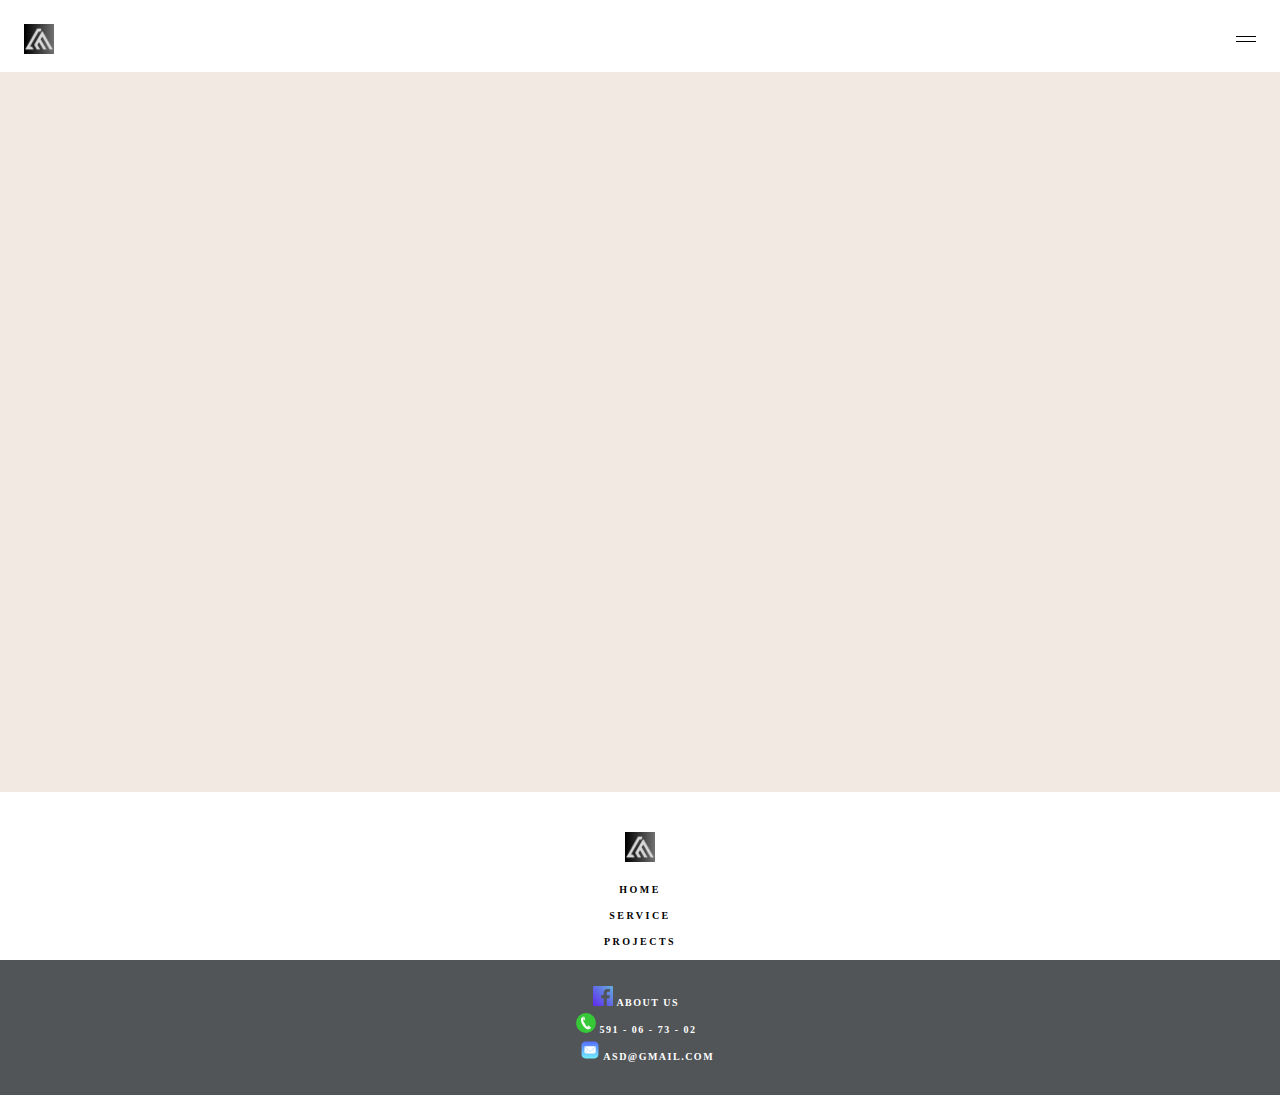
==== Service.html @ d146c11b "second commit" ====
<!DOCTYPE html>
<html lang="en">
<head>
    <meta charset="UTF-8">
    <meta http-equiv="X-UA-Compatible" content="IE=edge">
    <meta name="viewport" content="width=device-width, initial-scale=1.0">
    <link rel="stylesheet" href="reset.css">
    <link rel="stylesheet" href="style.css">
    <title>Service</title>
</head>
<body>
    <header>
        <img src="assets/20230510_121757_0002.png" alt="LandMark" width="30px" height="30px">
        <div class="btn">
            <img src="assets/Btn/menu.svg" alt="Menu" class="menu" id="menu" onclick="navbar()">
            <img src="assets/Btn/close.svg" alt="Close" class="close" id="close" onclick="navbar()">
        </div>
    </header>
    <nav class="top-nav" id="top-nav" style="visibility: hidden;">
       <a href=""><h3>Home</h3></a> 
       <a href=""><h3>Service</h3></a> 
       <a href=""><h3>Projects</h3></a> 
       <a href=""><h3>Contact</h3></a> 
    </nav>
    <section class="section-news">
        <div class="slider">
            
        </div>
    </section>

    <section>

    </section>
    <footer>
        <img src="assets/20230510_121757_0002.png" alt="LandMark" width="30px" height="30px">
        <nav>
            <h3>Home</h3>
            <h3>Service</h3>
            <h3>Projects</h3>
        </nav>
        <div class="comunity">
            <p><img src="assets/Btn/facebook.svg" alt="" height="20px" width="20px"> <span>about us</span> </p>
            <p><img src="assets/Btn/phone-call-icon.svg" alt="" height="20px" width="20px"> <span>591 - 06 - 73 - 02</span> </p>
            <p><img src="assets/Btn/mail.svg" alt="" height="20px" width="20px"> <span>asd@gmail.com</span> </p>
            
        </div>
       
    </footer>
    <script src="index.js"></script>
</body>
</html>
---- style.css ----
body{
    background: #F2EAE2;
}
header{
    background: #FFFFFF;
    height: 24px;
    padding: 24px;
    display: flex;
    justify-content: space-between;
}
.top-nav{ 
    z-index: 1;
    width: 100%;
    background-color: #FFFFFF;
    border-top: 2px solid #000000;
    position: absolute;
    display: flex;
    flex-direction: column;
    align-items: center;
    padding-top: 30px;
    padding-bottom: 30px;
}
.top-nav a{
    text-decoration: none;
}
.top-nav h3{
    margin-bottom: 10px;
    font-family: 'DM Sans';
    font-style: normal;
    font-weight: 700;
    font-size: 15px;
    line-height: 20px;
    /* identical to box height */
    text-align: center;
    letter-spacing: 2.5px;
    text-transform: uppercase;
    color: #000000;
}
.menu{
    display: block;
    margin-top: 12px;
    cursor: pointer;
}
.close{
    display: none;
    cursor: pointer;
    margin-top: 8px;
}
.container{
    margin-top: 40px;
}
.container h1{
    display: flex;
    justify-content: center;
    align-items: center;
    font-family: 'DM Sans';
    font-style: normal;
    font-weight: 700;
    font-size: 25px;
    line-height: 30px;
    /* identical to box height */
    text-align: center;
    letter-spacing: 2.5px;
    text-transform: uppercase;
    margin-bottom: 30px;
}
.slider-wrapper{
    position: relative;
    width: 100%;
    margin: 0 auto;
}
.slider{
    display: flex;
    aspect-ratio: 16/9;
    overflow-x: auto;
    scroll-snap-type: x mandatory;
    scroll-behavior: smooth;  
}
.slider img{
    flex: 1 0 100%;
    scroll-snap-align: start;
    object-fit: cover;
}
.slider-nav{
    display: flex;
    column-gap: 1rem;
    position: absolute;
    bottom: 1.25rem;
    left: 50%;
    transform: translateX(-50%);
    z-index: 1;
}
.slider-nav a{
    width: 0.7rem;
    height: 0.7rem;
    border-radius: 50%;
    background-color: #F2EAE2;;
    opacity: 0.75;
    transition: opacity ease 250ms;
}
.slider-nav a:hover{
    opacity: 1;
}

footer{
    padding-top: 40px;
    display: flex;
    flex-direction: column;
    justify-content: space-between;
    align-items: center;
    background: #FFFFFF;
}
footer nav{
    margin-top: 20px;
}
nav a{
    text-decoration: none;
}
footer h3{
    margin-bottom: 10px;
    font-family: 'DM Sans';
    font-style: normal;
    font-weight: 700;
    font-size: 10px;
    line-height: 16px;
    /* identical to box height */
    text-align: center;
    letter-spacing: 2.5px;
    text-transform: uppercase;
    color: #000000;
}

.comunity{
    width: 100%;
    padding-top: 24px;
    display: flex;
    flex-direction: column;
    justify-content: center;
    align-items: center;
    background-color: #525558;
    mix-blend-mode: normal;
    padding-bottom: 30px;
}

.comunity :nth-child(3){
    margin-left: 40px;
}

.comunity a{
    display: flex;
    margin-bottom: 18px;
    text-decoration: none;
}
.comunity img{
    margin-left: -26px;
}
.comunity p{
    margin-left: 18px;
    margin-top: 2px;
    font-family: 'DM Sans';
    font-style: normal;
    font-weight: 700;
    font-size: 10px;
    line-height: 16px;
    /* identical to box height */
    text-align: center;
    letter-spacing: 1.5px;
    text-transform: uppercase;
    color: white;
}
footer h5{
    margin-top: 20px;
    font-family: 'DM Sans';
    font-style: normal;
    font-weight: 400;
    font-size: 15px;
    line-height: 20px;
    /* identical to box height */
    text-align: center;
    mix-blend-mode: normal;
    color: white;
    opacity: 0.5;
}
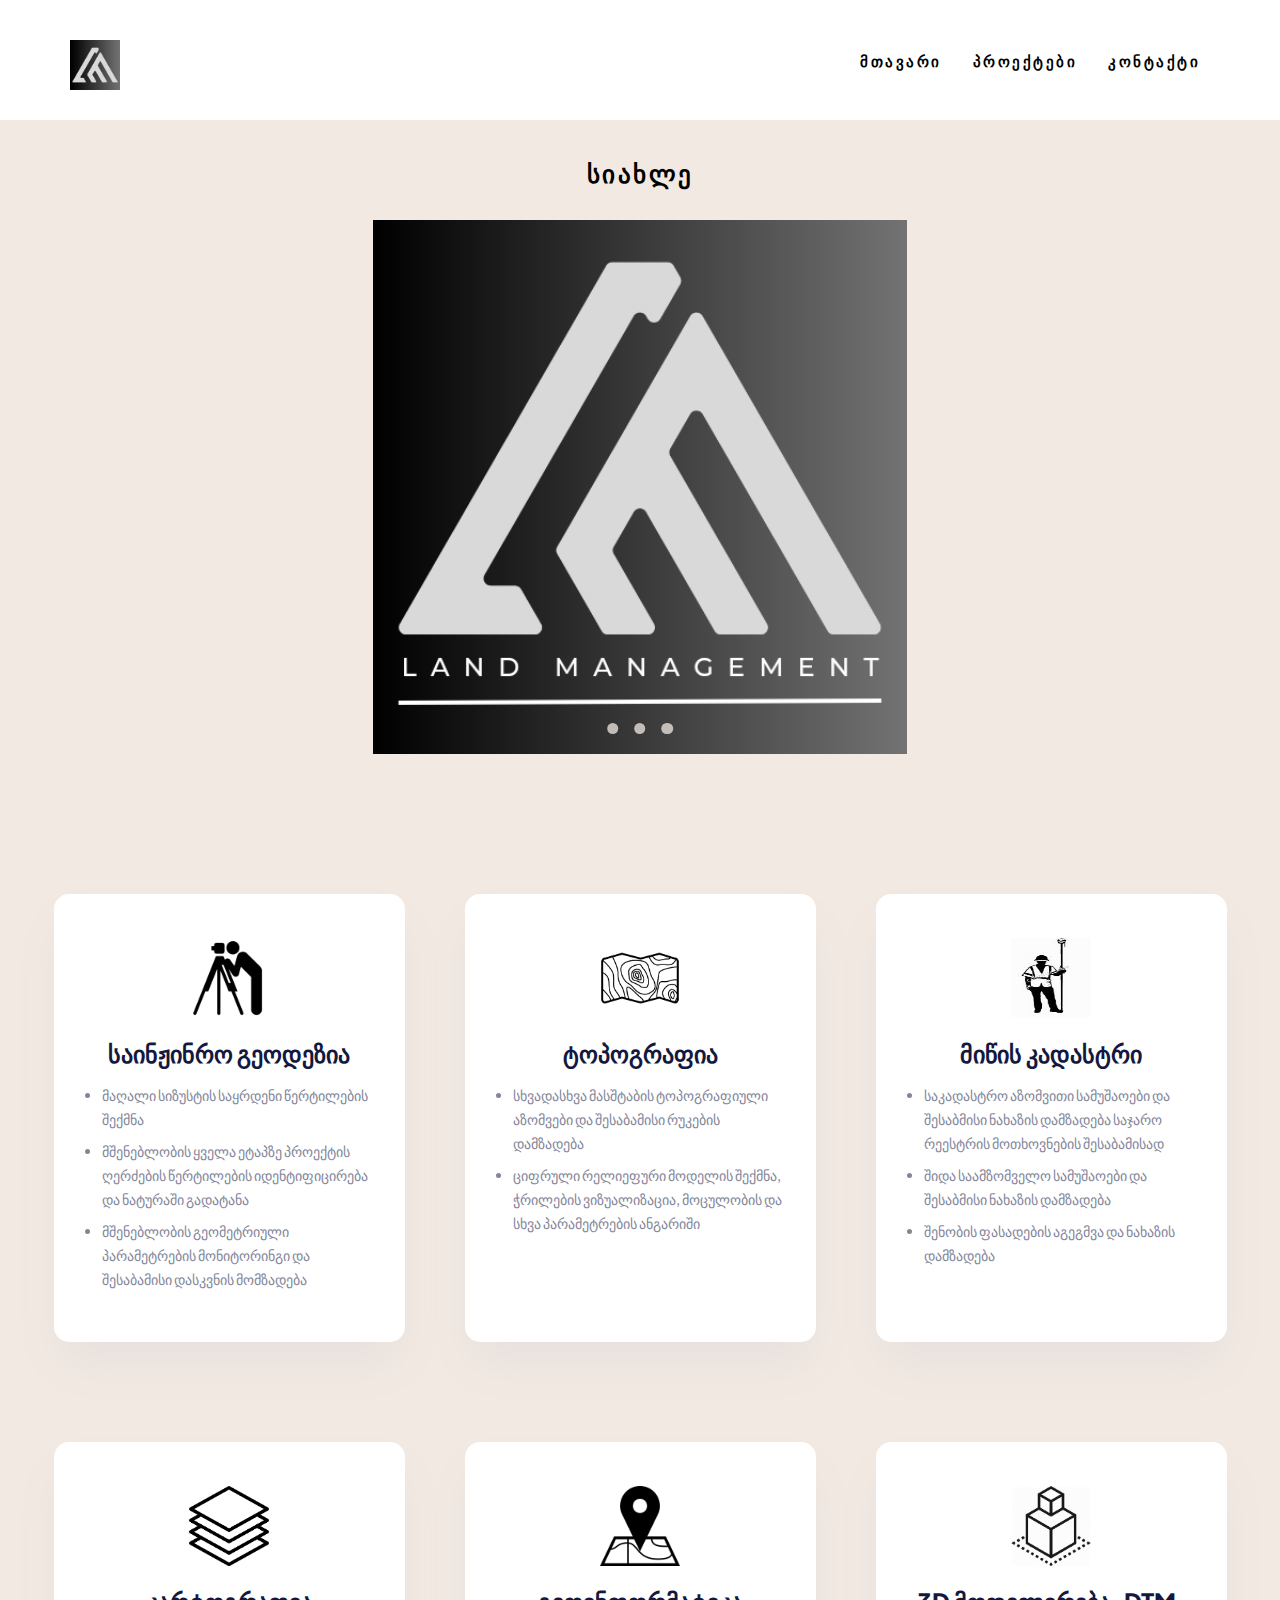
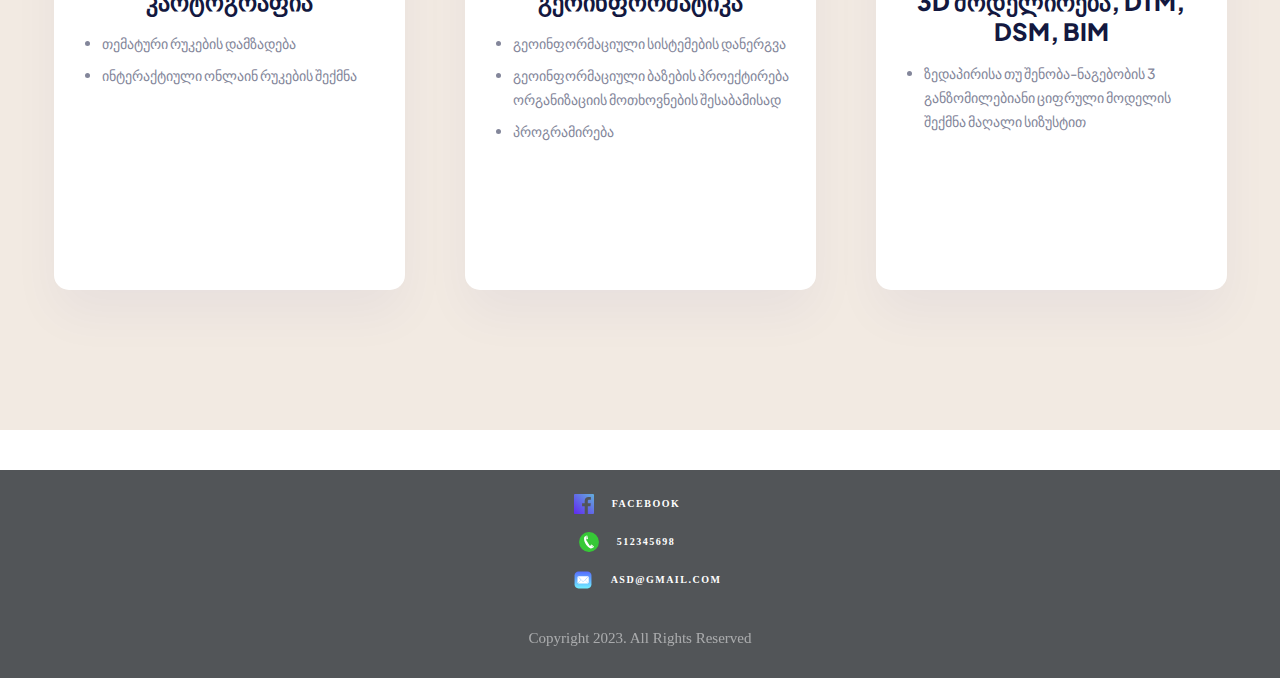
==== commit 9c4502b2: "changes" ====
--- a/Service.html
+++ b/Service.html
@@ -4,47 +4,116 @@
     <meta charset="UTF-8">
     <meta http-equiv="X-UA-Compatible" content="IE=edge">
     <meta name="viewport" content="width=device-width, initial-scale=1.0">
+    <link rel="preconnect" href="https://fonts.googleapis.com">
+    <link rel="preconnect" href="https://fonts.gstatic.com" crossorigin>
+    <link href="https://fonts.googleapis.com/css2?family=Plus+Jakarta+Sans:wght@400;500;600;700;800&display=swap" rel="stylesheet">
     <link rel="stylesheet" href="reset.css">
     <link rel="stylesheet" href="style.css">
+    <link rel="stylesheet" href="service.css">
     <title>Service</title>
 </head>
 <body>
     <header>
-        <img src="assets/20230510_121757_0002.png" alt="LandMark" width="30px" height="30px">
+        <img src="assets/20230510_121757_0002.png" alt="LandMark" class="logo">
         <div class="btn">
             <img src="assets/Btn/menu.svg" alt="Menu" class="menu" id="menu" onclick="navbar()">
             <img src="assets/Btn/close.svg" alt="Close" class="close" id="close" onclick="navbar()">
         </div>
+        <nav class="top-nav" id="top-nav" style="visibility: hidden;">
+            <a href="index.html"><h3>მთავარი</h3></a> 
+            <a href="Projects.html"><h3>პროექტები</h3></a> 
+            <a href="#comunity"><h3>კონტაქტი</h3></a> 
+         </nav>
     </header>
-    <nav class="top-nav" id="top-nav" style="visibility: hidden;">
-       <a href=""><h3>Home</h3></a> 
-       <a href=""><h3>Service</h3></a> 
-       <a href=""><h3>Projects</h3></a> 
-       <a href=""><h3>Contact</h3></a> 
-    </nav>
-    <section class="section-news">
-        <div class="slider">
-            
+    
+    <section class="container">
+        <h1>სიახლე</h1>
+        <div class="slider-wrapper">
+            <div class="slider">
+                <img src="assets/20230510_121757_0001.png" alt="" id="slide-1">
+                <img src="assets/20230510_121757_0001.png" alt="" id="slide-2">
+                <img src="assets/20230510_121757_0001.png" alt="" id="slide-3">
+            </div>
+            <div class="slider-nav">
+                <a href="#slide-1"></a>
+                <a href="#slide-2"></a>
+                <a href="#slide-3"></a>
+            </div>
+        </div>   
+    </section>
+
+    <section class="service-container">
+        <div class="geodesy serv">
+            <img src="assets/service/PNG/geodesy.png" alt="img1">
+            <div>
+                <h1>საინჟინრო გეოდეზია</h1>
+                <ul>
+                    <li>მაღალი სიზუსტის საყრდენი წერტილების შექმნა</li>
+                    <li>მშენებლობის ყველა ეტაპზე პროექტის ღერძების წერტილების იდენტიფიცირება და ნატურაში გადატანა</li>
+                    <li>მშენებლობის გეომეტრიული პარამეტრების მონიტორინგი და შესაბამისი დასკვნის მომზადება</li>
+                </ul>
+            </div>
+        </div>
+        <div class="topography serv">
+            <img src="assets/service/PNG/topog.png" alt="img2">
+            <div>
+                <h1>ტოპოგრაფია</h1>
+                <ul>
+                    <li>სხვადასხვა მასშტაბის ტოპოგრაფიული აზომვები და შესაბამისი რუკების დამზადება</li>
+                    <li>ციფრული რელიეფური მოდელის შექმნა, ჭრილების ვიზუალიზაცია, მოცულობის და სხვა პარამეტრების ანგარიში</li>
+                </ul>
+            </div>
+        </div>
+        <div class="cadastre serv">
+            <img src="assets/service/PNG/kadast.png" alt="img3">
+            <div>
+                <h1>მიწის კადასტრი</h1>
+                <ul>
+                    <li>საკადასტრო აზომვითი სამუშაოები და შესაბმისი ნახაზის დამზადება საჯარო რეესტრის მოთხოვნების შესაბამისად</li>
+                    <li>შიდა საამზომველო სამუშაოები და შესაბმისი ნახაზის დამზადება</li>
+                    <li>შენობის ფასადების აგეგმვა და ნახაზის დამზადება</li>
+                </ul>
+            </div>
+        </div>
+        <div class="Cartography serv">
+            <img src="assets/service/PNG/kartograf.png" alt="img4">
+            <div>
+                <h1>კარტოგრაფია</h1>
+                <ul>
+                    <li>თემატური რუკების დამზადება</li>
+                    <li>ინტერაქტიული ონლაინ რუკების შექმნა</li>
+                </ul>
+            </div>
+        </div>
+        <div class="geoinformatics serv">
+            <img src="assets/service/PNG/geoinf.png" alt="img5">
+            <div>
+                <h1>გეოინფორმატიკა</h1>
+                <ul>
+                    <li>გეოინფორმაციული სისტემების დანერგვა</li>
+                    <li>გეოინფორმაციული ბაზების პროექტირება ორგანიზაციის მოთხოვნების შესაბამისად</li>
+                    <li>პროგრამირება</li>
+                </ul>
+            </div>
+        </div>
+        <div class="3dmodel serv"> 
+            <img src="assets/service/PNG/3d_model.png" alt="img6">
+            <div>
+                <h1>3D მოდელირება, DTM, DSM, BIM</h1>
+                <ul>
+                    <li>ზედაპირისა თუ შენობა-ნაგებობის 3 განზომილებიანი ციფრული მოდელის შექმნა მაღალი სიზუსტით</li>
+                </ul>
+            </div>
         </div>
     </section>
-
-    <section>
-
-    </section>
     <footer>
-        <img src="assets/20230510_121757_0002.png" alt="LandMark" width="30px" height="30px">
-        <nav>
-            <h3>Home</h3>
-            <h3>Service</h3>
-            <h3>Projects</h3>
-        </nav>
-        <div class="comunity">
-            <p><img src="assets/Btn/facebook.svg" alt="" height="20px" width="20px"> <span>about us</span> </p>
-            <p><img src="assets/Btn/phone-call-icon.svg" alt="" height="20px" width="20px"> <span>591 - 06 - 73 - 02</span> </p>
-            <p><img src="assets/Btn/mail.svg" alt="" height="20px" width="20px"> <span>asd@gmail.com</span> </p>
-            
+        <div class="comunity" id="comunity">
+            <a href=""><img src="assets/Btn/facebook.svg" alt="" height="20px" width="20px"> <p>Facebook</p> </a>
+            <a href=""><img src="assets/Btn/phone-call-icon.svg" alt="" height="20px" width="20px"> <p>512345698</p> </a>
+            <a href=""><img src="assets/Btn/mail.svg" alt="" height="20px" width="20px"> <p>asd@gmail.com</p> </a>
+            <h5>Copyright 2023. All Rights Reserved</h5>
         </div>
-       
+        
     </footer>
     <script src="index.js"></script>
 </body>
--- a/style.css
+++ b/style.css
@@ -3,10 +3,14 @@
 }
 header{
     background: #FFFFFF;
-    height: 24px;
-    padding: 24px;
+    height: 72px;
     display: flex;
     justify-content: space-between;
+}
+.logo{
+    width: 30px;
+    height: 30px;
+    margin: 20px;
 }
 .top-nav{ 
     z-index: 1;
@@ -19,6 +23,7 @@
     align-items: center;
     padding-top: 30px;
     padding-bottom: 30px;
+    top: 72px;
 }
 .top-nav a{
     text-decoration: none;
@@ -40,11 +45,13 @@
     display: block;
     margin-top: 12px;
     cursor: pointer;
+    margin: 30px;
 }
 .close{
     display: none;
     cursor: pointer;
     margin-top: 8px;
+    margin: 30px;
 }
 .container{
     margin-top: 40px;
@@ -66,7 +73,7 @@
 }
 .slider-wrapper{
     position: relative;
-    width: 100%;
+    max-width: 950px;
     margin: 0 auto;
 }
 .slider{
@@ -75,11 +82,12 @@
     overflow-x: auto;
     scroll-snap-type: x mandatory;
     scroll-behavior: smooth;  
+    overflow: hidden;
 }
 .slider img{
     flex: 1 0 100%;
     scroll-snap-align: start;
-    object-fit: cover;
+    object-fit: contain;
 }
 .slider-nav{
     display: flex;
@@ -182,3 +190,49 @@
     opacity: 0.5;
 }
 
+@media (min-width: 768px){
+    header{
+        display: flex;
+        height: 120px;
+    }
+    .menu{
+        display: none;
+    }
+    .top-nav{
+        width: 340px;
+        position: relative;
+        border: 0;
+        display: flex;
+        flex-direction: row;
+        justify-content: space-between;
+        left: 0;
+        top: 0;
+        z-index: 0;
+        padding: 0;
+        margin-right: 80px;
+        margin-top: 14px;
+    }
+    h3{
+        position: relative;
+    }
+    .top-nav h3::after{
+        content: '';
+        position: absolute;
+        left: 50%;
+        bottom: -2px;
+        width: 0px;
+        height: 2px;
+        background: rgb(155, 206, 184);
+        transition: all 0.6s;
+    }
+    .top-nav h3:hover::after{
+        width: 110%;
+        left: -5%;
+    }
+    .logo{
+        width: 50px;
+        height: 50px;
+        margin-top: 40px;
+        margin-left: 70px;
+    }
+}--- a/service.css
+++ b/service.css
@@ -0,0 +1,68 @@
+.service-container{
+    margin-top: 150px;
+    display: flex;
+    flex-direction: column;
+    justify-content: center;
+    align-items: center;
+    padding: 20px;
+}
+.serv{
+    width: 303px;
+    display: flex;
+    flex-direction: column;
+    background: #FFFFFF;
+    box-shadow: 0px 25px 50px rgba(6, 22, 141, 0.0442381);
+    border-radius: 15px;
+    padding: 24px;
+    margin: 20px auto;
+}
+.serv img{
+    height: 80px;
+    width: 80px;
+    margin: 20px auto;
+}
+.serv div{
+    text-align: center;
+}
+.serv h1{
+    margin-bottom: 15px;
+    font-family: 'Plus Jakarta Sans';
+    font-style: normal;
+    font-weight: 800;
+    font-size: 24px;
+    line-height: 30px;
+
+    /* 13183F */
+
+    color: #13183F;
+}
+.serv li{
+    font-family: 'Plus Jakarta Sans';
+    font-style: normal;
+    font-weight: 500;
+    font-size: 14px;
+    line-height: 24px;
+    /* or 156% */
+    text-align: left;
+    margin-left: 24px;
+    /* 83869A */
+    margin-bottom: 8px;
+    color: #83869A;
+}
+@media (min-width:768px){
+    .service-container{
+        max-width: 900px;
+        display: grid;
+        grid-template-columns: 1fr 1fr;
+        margin: 100px auto;
+    }
+    .serv{
+        height: 400px;
+    }
+}
+@media (min-width: 1200px){
+  .service-container{
+    grid-template-columns: 1fr 1fr 1fr;
+    grid-gap: 60px;
+  }
+}